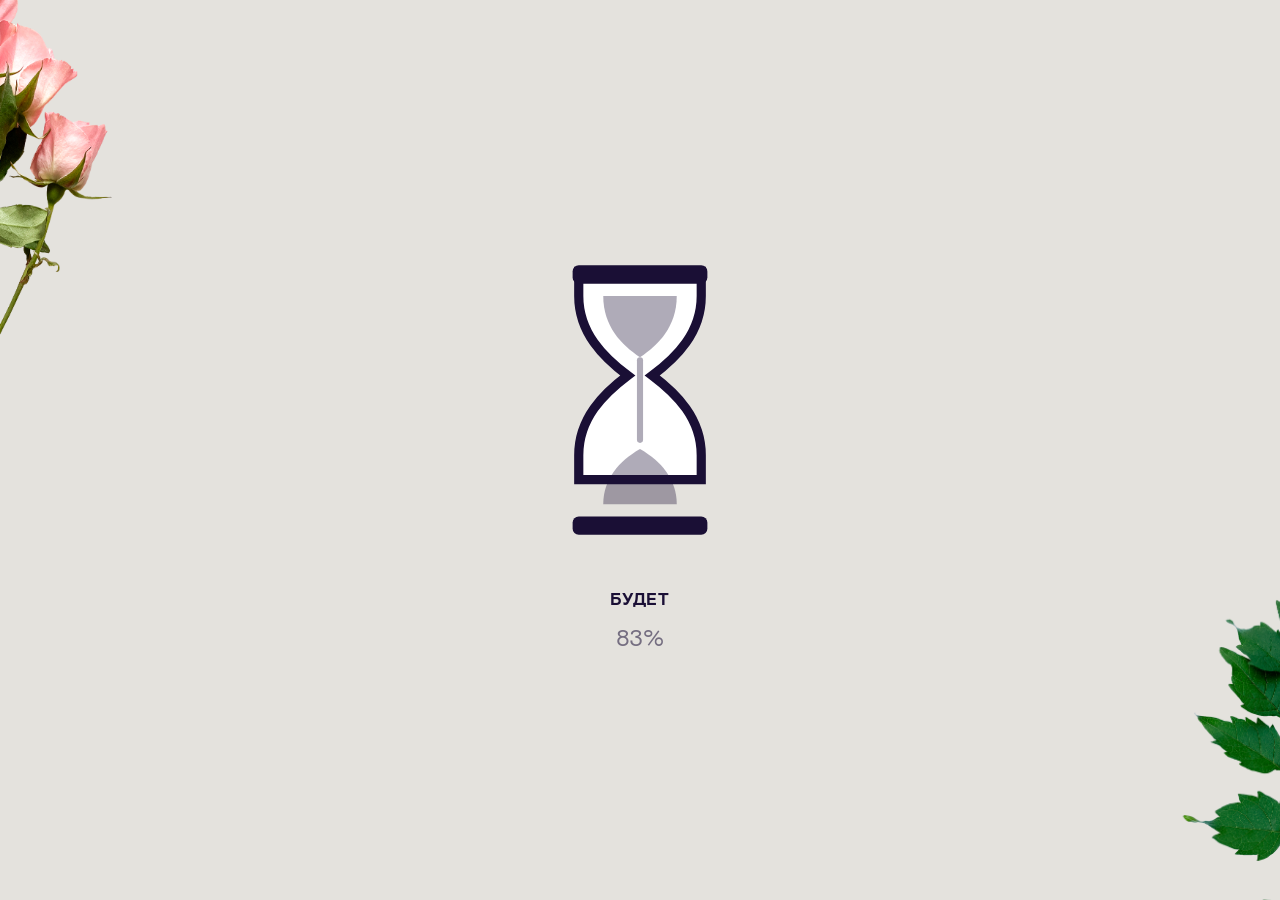
==== moments.html @ 51728d4b "Add files via upload" ====
<!DOCTYPE html>
<html lang="ru">
<head>
  <meta charset="UTF-8">
  <meta name="viewport" content="width=device-width, initial-scale=1.0, viewport-fit=cover">
  <meta name="theme-color" content="#e4e2dd">
  <meta name="apple-mobile-web-app-capable" content="yes">
  <meta name="mobile-web-app-capable" content="yes">
  <meta name="format-detection" content="telephone=no">
  <title>Главы твоего времени — Катя</title>
  <link rel="stylesheet" href="dc-theme.css">
</head>
<body data-page="chapters">

  <div class="preloader" id="preloader">
    <div class="preloader__inner">
      <div class="hourglass-stage hourglass-stage--solo">
        <div class="hourglass" aria-hidden="true"></div>
      </div>
      <div class="preloader__text">
        <div class="preloader__text-el" style="transform:translateY(0);opacity:1">Было</div>
        <div class="preloader__text-el" style="transform:translateY(105%);opacity:0">Сейчас</div>
        <div class="preloader__text-el" style="transform:translateY(210%);opacity:0">Будет</div>
      </div>
      <div class="preloader__counter"><span id="preload-num">0</span>%</div>
    </div>
  </div>

  <header class="header">
    <div class="header-logo-text">Катя, с днём рождения!</div>
  </header>

  <main class="app-screens">

    <section class="screen is-active is-static" data-screen="0">
      <div class="screen__inner">
        <div class="text-xs screen-label">Для Кати · День рождения</div>
        <h1 class="hero-title">Главы<br>твоего времени</h1>
        <p class="hero-sub">Не KPI. Не дедлайны. А те моменты, из которых складывается жизнь — та самая, которую невозможно делегировать.</p>
        <div class="actions-row">
          <button class="hero-tricks__cta" type="button" onclick="goTo(1)">Читать</button>
        </div>
      </div>
    </section>

    <section class="screen screen--sage" data-screen="1">
      <div class="screen__inner">
        <div class="text-xs screen-label">Глава первая · Было</div>
        <h2 class="h4">Когда всё<br>только начиналось</h2>
        <p class="letter-text">Были дни, когда ты ещё не знала, кем станешь — но уже умела замечать главное среди шума. Училась, ошибалась, собирала себя по кусочкам.</p>
        <p class="letter-text letter-extra">Те ранние главы — не черновик. Они — фундамент. Всё, что ты умеешь сегодня, началось там — в моментах, когда не следишь за временем.</p>
        <div class="actions-row">
          <button class="btn" type="button" onclick="goTo(2)">Дальше</button>
        </div>
      </div>
    </section>

    <section class="screen screen--mist" data-screen="2">
      <div class="screen__inner">
        <div class="text-xs screen-label">Глава вторая · Сейчас</div>
        <h2 class="h4">Этот день —<br>запомни его таким</h2>
        <p class="letter-text">Сегодня ты на очной программе. Вокруг тебя — идеи, люди, задачи. Но кто-то остановил время, чтобы сказать: <em>ты — самое важное</em>.</p>
        <p class="letter-text letter-extra">Букет. Карточка. Три вопроса. День рождения — не ещё один обычный день, а пауза, в которой видно: как прекрасен этот миг, ты, и твой жизненный путь.</p>
        <div class="actions-row">
          <button class="btn" type="button" onclick="goTo(3)">Дальше</button>
        </div>
      </div>
    </section>

    <section class="screen screen--sand screen--map" data-screen="3">
      <div class="screen__inner">
        <div class="map-head">
          <div class="text-xs screen-label">Карта воспоминаний</div>
          <h2 class="h5">Моменты, которые нельзя вернуть,<br>но можно вспомнить с теплотой на душе</h2>
          <p class="text-s lead" style="margin-top:6px">Нажми на карточку — она выйдет вперёд. Стрелками можно листать снимки.</p>
        </div>
        <div class="memory-map" id="memory-map"></div>
        <div class="polaroid-nav">
          <button class="btn btn-ghost" type="button" onclick="shiftMemory(-1)">←</button>
          <span class="polaroid-count" id="polaroid-count"></span>
          <button class="btn btn-ghost" type="button" onclick="shiftMemory(1)">→</button>
          <button class="btn" type="button" onclick="goTo(4)">Дальше</button>
        </div>
      </div>
    </section>

    <section class="screen screen--blush" data-screen="4">
      <div class="screen__inner">
        <div class="text-xs screen-label">Глава третья · Будет</div>
        <h2 class="h4">Впереди —<br>твоё время</h2>
        <p class="letter-text">Мы не знаем, какие главы ты напишешь дальше. Но знаем: ты заслуживаешь, чтобы стрелки отсчитывали не только дедлайны, но и кофе, прогулки, красивые путешествия, катание по склонам и смех без повода.</p>
        <p class="letter-text letter-extra">Пусть в твоём ритме будет место и для решений, которые хочется запускать — и для тишины, когда можно просто быть.</p>
        <div class="actions-row">
          <button class="btn" type="button" onclick="goTo(5)">Сохранить этот миг</button>
        </div>
      </div>
    </section>

    <section class="screen screen--cream" data-screen="5">
      <div class="screen__inner">
        <div class="text-xs screen-label">Из чего складывается твоё время</div>
        <h2 class="h4">Чего хочется<br>больше</h2>
        <p class="text-s lead">Нажми на то, чего бы тебе хотелось в этом году. Просто так — для себя. Можно выбрать несколько вариантов — не ограничивай себя!</p>
        <div class="moments-grid">
          <button class="moment-btn" type="button" onclick="saveMoment(this,'тишины')"><span class="moment-btn__emoji">🌙</span><span class="moment-btn__label">тишины</span></button>
          <button class="moment-btn" type="button" onclick="saveMoment(this,'смеха')"><span class="moment-btn__emoji">😄</span><span class="moment-btn__label">смеха</span></button>
          <button class="moment-btn" type="button" onclick="saveMoment(this,'красоты')"><span class="moment-btn__emoji">✨</span><span class="moment-btn__label">красоты</span></button>
          <button class="moment-btn" type="button" onclick="saveMoment(this,'смелости')"><span class="moment-btn__emoji">🔥</span><span class="moment-btn__label">смелости</span></button>
          <button class="moment-btn" type="button" onclick="saveMoment(this,'тепла')"><span class="moment-btn__emoji">🤍</span><span class="moment-btn__label">тепла</span></button>
          <button class="moment-btn" type="button" onclick="saveMoment(this,'свободы')"><span class="moment-btn__emoji">🕊</span><span class="moment-btn__label">свободы</span></button>
        </div>
        <div class="saved-line" id="saved-line"></div>
        <div class="actions-row">
          <button class="btn" type="button" onclick="goTo(6)">К подарку</button>
        </div>
      </div>
    </section>

    <section class="screen screen--sage" data-screen="6">
      <div class="screen__inner">
        <div class="text-xs screen-label">Твой подарок</div>
        <h2 class="h4">Сертификат<br>в AllTime</h2>
        <p class="letter-text">Самое ценное — не часы на запястье, а уважение к твоему времени. Право выбрать свой момент. Мы не дарим готовые часы — это слишком личный выбор. Мы дарим время выбрать тебе именно те часы, которые понравятся больше всего и будут каждый день радовать тебя.</p>
        <div class="meta-row" style="margin-top:18px">
          <div class="meta-label">Когда</div>
          <div class="text-xl">Можно воспользоваться, когда будешь готова</div>
        </div>
        <div class="meta-row">
          <div class="meta-label">Где</div>
          <a href="https://www.alltime.ru/watch/" target="_blank" rel="noopener" class="gift-link">alltime.ru/watch</a>
        </div>
        <p class="team-note">Поздравление от людей, которым очень повезло пересечься с тобой во времени.<br><strong style="opacity:1">Твой ДУЗ! С бесконечной любовью и самыми тёплыми пожеланиями! И с благодарностью, что ты даришь нам своё время ❤</strong></p>
        <div class="actions-row">
          <a class="hero-tricks__cta" href="index.html">К началу</a>
        </div>
      </div>
    </section>

  </main>

  <script src="memories.js"></script>
  <script>
    const HOURGLASS_SVG = `
      <svg viewBox="0 0 64 100" fill="none" xmlns="http://www.w3.org/2000/svg">
        <path d="M12 8h40v8c0 12-8 20-16 26 8 6 16 14 16 26v8H12v-8c0-12 8-20 16-26C20 36 12 28 12 16V8Z" stroke="currentColor" stroke-width="3" fill="#fff"/>
        <path class="sand-top" d="M20 16c0 10 6 16 12 20 6-4 12-10 12-20H20Z" fill="currentColor" opacity="0.35"/>
        <path class="sand-bottom" d="M20 84c0-8 5-14 12-18 7 4 12 10 12 18H20Z" fill="currentColor" opacity="0.35"/>
        <rect class="stream" x="31" y="36" width="2" height="28" rx="1" fill="currentColor" opacity="0.35"/>
        <rect x="10" y="6" width="44" height="6" rx="2" fill="currentColor"/>
        <rect x="10" y="88" width="44" height="6" rx="2" fill="currentColor"/>
      </svg>`;

    document.querySelectorAll('.hourglass').forEach(el => { el.innerHTML = HOURGLASS_SVG; });

    let current = 0;
    let activeMemory = 0;
    const saved = new Set();

    (function preload() {
      const els = document.querySelectorAll('.preloader__text-el');
      const num = document.getElementById('preload-num');
      let p = 0, word = 0;
      const tick = setInterval(() => {
        p = Math.min(100, p + Math.floor(Math.random() * 6) + 2);
        num.textContent = p;
        if (p > 32 && word === 0) { shift(0, 1); word = 1; }
        if (p > 66 && word === 1) { shift(1, 2); word = 2; }
        if (p >= 100) {
          clearInterval(tick);
          setTimeout(() => document.getElementById('preloader').classList.add('is-hidden'), 500);
        }
      }, 90);
      function shift(from, to) {
        els[from].style.transform = 'translateY(-105%)';
        els[from].style.opacity = '0';
        els[to].style.transform = 'translateY(0)';
        els[to].style.opacity = '1';
      }
    })();

    function goTo(n) {
      if (n === current) return;
      const next = document.querySelector(`[data-screen="${n}"]`);
      const prev = document.querySelector(`[data-screen="${current}"]`);
      if (!next) return;
      document.querySelectorAll('.screen.is-leaving').forEach(s => s.classList.remove('is-leaving'));
      if (prev) {
        prev.classList.remove('is-active', 'is-static');
        prev.classList.add('is-leaving');
        prev.addEventListener('animationend', () => prev.classList.remove('is-leaving'), { once: true });
      }
      next.classList.remove('is-static');
      next.classList.add('is-active');
      current = n;
    }

    function renderMemories() {
      const map = document.getElementById('memory-map');
      map.innerHTML = MEMORIES.map((m, i) => `
        <button class="polaroid${i === activeMemory ? ' is-active' : ''}" type="button"
          style="left:${m.left};top:${m.top};--rot:${m.rot};transform:rotate(${m.rot});animation-delay:${(i % 8) * 0.35}s"
          onclick="focusMemory(${i})">
          <img class="polaroid__photo" src="${m.src}" alt="">
          <span class="polaroid__cap">${m.year ? `<span class="polaroid__year">${m.year}</span>` : ''}${m.event}</span>
        </button>
      `).join('');

      document.getElementById('polaroid-count').textContent =
        (activeMemory + 1) + ' / ' + MEMORIES.length;
      focusMemory(activeMemory);
    }

    function focusMemory(i) {
      activeMemory = i;
      document.querySelectorAll('.polaroid').forEach((el, idx) => {
        const on = idx === i;
        el.classList.toggle('is-active', on);
        el.style.zIndex = on ? '80' : String(idx + 1);
      });
      document.getElementById('polaroid-count').textContent =
        (activeMemory + 1) + ' / ' + MEMORIES.length;
    }

    function shiftMemory(dir) {
      focusMemory((activeMemory + dir + MEMORIES.length) % MEMORIES.length);
    }

    function saveMoment(btn, name) {
      btn.classList.toggle('is-saved');
      saved.has(name) ? saved.delete(name) : saved.add(name);
      document.getElementById('saved-line').textContent = saved.size
        ? 'Ты сохранила: ' + [...saved].join(', ') + '.'
        : '';
    }

    renderMemories();

    document.addEventListener('wheel', e => {
      if (e.target.closest('.screen__inner, .memory-map')) return;
      e.preventDefault();
    }, { passive: false });
    document.addEventListener('touchmove', e => {
      if (e.target.closest('input, .screen__inner, .memory-map, .flower-slider')) return;
      e.preventDefault();
    }, { passive: false });
  </script>
  <script src="flowers.js"></script>
</body>
</html>
---- dc-theme.css ----
@font-face {
  font-family: PPWriter;
  src: url('fonts/PPWriter-Thin.woff2') format('woff2');
  font-weight: 100;
  font-style: normal;
  font-display: swap;
}

@font-face {
  font-family: RostelecomBasis;
  src: url('fonts/RostelecomBasis-Light.ttf') format('truetype');
  font-weight: 300;
  font-style: normal;
  font-display: swap;
}

@font-face {
  font-family: RostelecomBasis;
  src: url('fonts/RostelecomBasis-Regular.ttf') format('truetype');
  font-weight: 400;
  font-style: normal;
  font-display: swap;
}

@font-face {
  font-family: RostelecomBasis;
  src: url('fonts/RostelecomBasis-Medium.ttf') format('truetype');
  font-weight: 500;
  font-style: normal;
  font-display: swap;
}

@font-face {
  font-family: RostelecomBasis;
  src: url('fonts/RostelecomBasis-Bold.ttf') format('truetype');
  font-weight: 700;
  font-style: normal;
  font-display: swap;
}

:root {
  --offset-x: 24px;
  --header-height: 64px;
  --safe-top: env(safe-area-inset-top, 0px);
  --safe-bottom: env(safe-area-inset-bottom, 0px);
  --app-border-radius: 10px;
  --color-ink: #1a0f35;
  --color-text: #1a0f35;
  --color-teal: #3d5f62;
  --color-bg: #f7f4ee;
  --color-muted: rgba(26, 15, 53, 0.55);
  --color-sage: #d5e4d9;
  --color-sand: #efe4cf;
  --color-mist: #d4e6e6;
  --color-blush: #eddcdc;
  --color-pink: #e9c6dd;
  --color-pink-deep: #dfc0d4;
  --color-cream: #f7f4ee;
  --color-white: #fff;
  --color-gray: #e8eeea;
  --font-serif: PPWriter, Georgia, 'Times New Roman', serif;
  --font-sans: RostelecomBasis, Arial, system-ui, sans-serif;
  --bg-paper: url("img/background.jpg");
  --glass-bg: rgba(255, 255, 255, 0.32);
  --glass-bg-strong: rgba(255, 255, 255, 0.5);
  --glass-border: rgba(255, 255, 255, 0.55);
  --glass-blur: 16px;
}

@media (max-width: 767px) {
  :root {
    --offset-x: 16px;
    --header-height: 52px;
  }
}

*, *::before, *::after { box-sizing: border-box; margin: 0; padding: 0; }

html, body {
  height: 100%;
  height: 100dvh;
  overflow: hidden;
  background-color: #e4e2dd;
}

body {
  font-family: var(--font-sans);
  font-weight: 400;
  font-size: clamp(14px, 3.8vw, 17px);
  letter-spacing: 0;
  line-height: 1.4;
  color: var(--color-text);
  -webkit-font-smoothing: antialiased;
  overscroll-behavior: none;
}

body::before {
  content: '';
  position: fixed;
  inset: 0;
  z-index: -1;
  background-color: #e4e2dd;
  background-image: var(--bg-paper);
  background-size: cover;
  background-position: center 38%;
  background-repeat: no-repeat;
}

img { max-width: 100%; height: auto; display: block; }
a { color: inherit; }
button { font: inherit; color: inherit; }
.list-unstyled { list-style: none; }

.wrapper {
  padding-left: var(--offset-x);
  padding-right: var(--offset-x);
}

.h2, .h3, .h4, .h5 {
  font-family: var(--font-sans);
  font-weight: 700;
  letter-spacing: -0.04em;
  line-height: 0.98;
  text-transform: uppercase;
}

.h2 { font-size: clamp(36px, 8vw, 72px); }
.h3 { font-size: clamp(30px, 7vw, 56px); }
.h4 { font-size: clamp(26px, 6vw, 44px); }
.h5 { font-size: clamp(22px, 5vw, 36px); }

.hero-title {
  font-family: var(--font-sans);
  font-weight: 700;
  letter-spacing: -0.04em;
  line-height: 0.95;
  text-transform: uppercase;
  font-size: clamp(28px, 7.5vw, 52px);
}

.hero-sub {
  margin-top: 12px;
  font-weight: 300;
  font-size: clamp(14px, 3.4vw, 18px);
  line-height: 1.45;
  opacity: 0.82;
  max-width: 24em;
}

.screen-label {
  font-weight: 500;
  letter-spacing: 0.14em;
}

.text-xs {
  font-size: clamp(10px, 2.6vw, 13px);
  letter-spacing: 0.1em;
  text-transform: uppercase;
}

.text-s { font-size: clamp(12px, 3vw, 15px); }
.text-m { font-size: clamp(14px, 3.4vw, 18px); line-height: 1.45; }
.text-xl { font-size: clamp(16px, 4vw, 24px); line-height: 1.35; }

.link {
  text-decoration: none;
  background: linear-gradient(currentColor, currentColor) 0 100% / 0% 1px no-repeat;
  transition: background-size 0.3s;
}
.link:hover { background-size: 100% 1px; }

/* ——— Hourglass preloader ——— */
.preloader {
  position: fixed;
  inset: 0;
  z-index: 9999;
  background-color: #e4e2dd;
  background-image: var(--bg-paper);
  background-size: cover;
  background-position: center 38%;
  background-repeat: no-repeat;
  color: var(--color-ink);
  display: flex;
  align-items: center;
  justify-content: center;
  transition: opacity 0.55s, visibility 0.55s;
}

.preloader.is-hidden {
  opacity: 0;
  visibility: hidden;
  pointer-events: none;
}

.preloader__inner {
  text-align: center;
  padding: 24px;
}

.hourglass-stage {
  display: flex;
  justify-content: center;
  gap: 28px;
  margin-bottom: 28px;
}

.hourglass {
  width: 56px;
  height: 88px;
  color: var(--color-ink);
  animation: hourglass-flip 2.4s ease-in-out infinite;
}

.hourglass:nth-child(2) { animation-delay: 0.4s; }
.hourglass:nth-child(3) { animation-delay: 0.8s; }

.hourglass-stage--solo {
  margin-bottom: 32px;
}

.hourglass-stage--solo .hourglass {
  width: clamp(128px, 36vw, 196px);
  height: clamp(200px, 56vw, 310px);
}

.hourglass svg { width: 100%; height: 100%; display: block; }

.hourglass .sand-top {
  transform-origin: 32px 28px;
  animation: sand-drain 2.4s ease-in-out infinite;
}

.hourglass .sand-bottom {
  transform-origin: 32px 68px;
  animation: sand-fill 2.4s ease-in-out infinite;
}

.hourglass .stream {
  animation: stream-blink 2.4s ease-in-out infinite;
}

@keyframes hourglass-flip {
  0%, 42% { transform: rotate(0deg); }
  58%, 100% { transform: rotate(180deg); }
}

@keyframes sand-drain {
  0% { transform: scaleY(1); }
  42% { transform: scaleY(0.08); }
  58%, 100% { transform: scaleY(0.08); }
}

@keyframes sand-fill {
  0% { transform: scaleY(0.12); }
  42% { transform: scaleY(1); }
  58%, 100% { transform: scaleY(1); }
}

@keyframes stream-blink {
  0%, 8% { opacity: 0; }
  16%, 40% { opacity: 1; }
  48%, 100% { opacity: 0; }
}

.preloader__text {
  font-family: var(--font-sans);
  font-weight: 700;
  text-transform: uppercase;
  letter-spacing: 0.04em;
  font-size: clamp(14px, 3.6vw, 18px);
  height: 1.3em;
  overflow: hidden;
  position: relative;
  margin-bottom: 12px;
  white-space: nowrap;
}

.preloader__text-el {
  position: absolute;
  width: 100%;
  left: 0;
  transition: transform 0.5s cubic-bezier(0.25, 0.25, 0, 1), opacity 0.4s;
}

.preloader__counter {
  font-family: var(--font-sans);
  font-size: clamp(16px, 4vw, 24px);
  color: var(--color-muted);
}

@media (max-width: 480px) {
  .hourglass-stage { gap: 16px; }
  .hourglass { width: 44px; height: 70px; }
  .hourglass-stage--solo .hourglass {
    width: clamp(120px, 42vw, 168px);
    height: clamp(188px, 66vw, 264px);
  }
}

/* ——— Header (T.RICKS-style) ——— */
.header {
  position: fixed;
  top: 0;
  left: 0;
  right: 0;
  z-index: 100;
  height: calc(var(--header-height) + var(--safe-top));
  display: flex;
  align-items: center;
  justify-content: space-between;
  padding: var(--safe-top) var(--offset-x) 0;
  color: var(--color-ink);
  pointer-events: none;
  background: transparent;
}

.header > * { pointer-events: auto; }

.header-logo-text {
  font-family: var(--font-sans);
  font-size: clamp(9px, 2.7vw, 11px);
  font-weight: 700;
  letter-spacing: 0.12em;
  text-transform: uppercase;
  text-decoration: none;
  white-space: nowrap;
  overflow: hidden;
  text-overflow: ellipsis;
  max-width: 100%;
}

.header-trigger { display: none; }

.header-trigger:hover { transform: scale(1.04); }

.header-trigger__icon {
  width: 18px;
  height: 10px;
  position: relative;
}

.header-trigger__icon::before,
.header-trigger__icon::after {
  content: '';
  position: absolute;
  left: 0;
  right: 0;
  height: 1px;
  background: currentColor;
}

.header-trigger__icon::before { top: 0; }
.header-trigger__icon::after { bottom: 0; }

.menu-btn,
.header-nav-list { display: none; }

/* legacy menu styles kept for compatibility */
.menu-btn {
  display: none;
  align-items: center;
  gap: 8px;
  background: none;
  border: none;
  cursor: pointer;
  letter-spacing: -0.03em;
}

.menu-btn__icon {
  width: 16px;
  height: 9px;
  position: relative;
}

.menu-btn__icon::before,
.menu-btn__icon::after {
  content: '';
  position: absolute;
  left: 0;
  right: 0;
  height: 1px;
  background: currentColor;
}

.menu-btn__icon::before { top: 0; }
.menu-btn__icon::after { bottom: 0; }

.header-nav-list {
  display: none;
  gap: 24px;
}

/* ——— Screens (no page scroll) ——— */
.app-screens {
  position: relative;
  height: 100dvh;
  overflow: hidden;
}

.screen {
  display: flex;
  position: absolute;
  inset: 0;
  isolation: isolate;
  height: 100dvh;
  padding: calc(var(--header-height) + var(--safe-top) + 8px) var(--offset-x) calc(20px + var(--safe-bottom));
  overflow: hidden;
  flex-direction: column;
  justify-content: center;
  visibility: hidden;
  pointer-events: none;
  z-index: 0;
}

.screen.is-active {
  visibility: visible;
  pointer-events: auto;
  z-index: 2;
  animation: swipeUpIn 0.55s cubic-bezier(0.22, 1, 0.36, 1) both;
}

.screen.is-static {
  animation: none;
}

.screen.is-leaving {
  visibility: visible;
  pointer-events: none;
  z-index: 3;
  animation: swipeUpOut 0.55s cubic-bezier(0.22, 1, 0.36, 1) both;
}

@keyframes swipeUpIn {
  from { transform: translateY(100%); }
  to { transform: translateY(0); }
}

@keyframes swipeUpOut {
  from { transform: translateY(0); }
  to { transform: translateY(-100%); }
}

@media (prefers-reduced-motion: reduce) {
  .screen.is-active,
  .screen.is-leaving { animation-duration: 0.01ms; }
}

.screen__inner {
  position: relative;
  z-index: 2;
  width: 100%;
  max-width: 640px;
  margin: 0 auto;
  display: flex;
  flex-direction: column;
  min-height: 0;
}

.screen:not(.screen--map) .screen__inner {
  padding: 22px 20px 24px;
  border-radius: 20px;
  background: var(--glass-bg);
  backdrop-filter: blur(var(--glass-blur)) saturate(1.4);
  -webkit-backdrop-filter: blur(var(--glass-blur)) saturate(1.4);
  border: 1px solid var(--glass-border);
  box-shadow: 0 12px 40px rgba(26, 15, 53, 0.08);
  max-height: calc(100dvh - var(--header-height) - var(--safe-top) - var(--safe-bottom) - 36px);
  overflow-y: auto;
  -webkit-overflow-scrolling: touch;
}

.screen--sage,
.screen--sand,
.screen--mist,
.screen--blush,
.screen--cream,
.screen--pink,
.screen--hero-tricks,
.screen--map {
  background: transparent;
}

.screen--pink,
.screen--hero-tricks,
.screen--map {
  color: var(--color-ink);
}

.screen-label { margin-bottom: 10px; opacity: 0.55; }

.flowers {
  position: absolute;
  inset: 0;
  z-index: 1;
  pointer-events: none;
  overflow: hidden;
}

.flower {
  position: absolute;
  height: auto;
  max-width: none;
  mix-blend-mode: screen;
  animation: flower-sway 10s ease-in-out infinite;
  user-select: none;
}

.flower--tl { top: -4%; left: -10%; width: min(48vw, 240px); }
.flower--tr { top: -2%; right: -12%; width: min(46vw, 230px); }
.flower--bl { bottom: -8%; left: -14%; width: min(56vw, 280px); }
.flower--br { bottom: -10%; right: -12%; width: min(52vw, 260px); }
.flower--l  { top: 28%; left: -18%; width: min(40vw, 190px); }
.flower--r  { top: 32%; right: -16%; width: min(38vw, 180px); }
.flower--tm { top: -12%; left: 38%; width: min(28vw, 140px); }
.flower--bm { bottom: -6%; left: 42%; width: min(32vw, 150px); }

.flower--sm { width: min(28vw, 120px); }
.flower--lg { width: min(62vw, 320px); }

.preloader {
  isolation: isolate;
}

.preloader .flowers { z-index: 0; }
.preloader__inner { position: relative; z-index: 1; }

@keyframes flower-sway {
  0%, 100% { transform: translate(0, 0) rotate(0deg); }
  50% { transform: translate(8px, -12px) rotate(4deg); }
}

@media (max-width: 480px) {
  .flower--l, .flower--r { opacity: 0.85; }
  .flower--tm, .flower--bm { display: none; }
}

.hero-blobs {
  position: absolute;
  inset: 0;
  pointer-events: none;
  overflow: hidden;
  z-index: 0;
}

.hero-blobs img {
  position: absolute;
  opacity: 0.35;
  mix-blend-mode: multiply;
}

.hero-blobs img:first-child {
  width: min(48vw, 280px);
  left: -8%;
  top: 12%;
}

.hero-blobs img:last-child {
  width: min(46vw, 260px);
  right: -10%;
  bottom: 8%;
}

.screen--hero-tricks {
  padding: 0;
  justify-content: flex-start;
}

.hero-tricks {
  display: flex;
  flex-direction: column;
  height: 100%;
  min-height: 0;
}

.hero-tricks__top {
  position: relative;
  z-index: 2;
  flex: 0 0 auto;
  min-height: 38vh;
  display: flex;
  flex-direction: column;
  align-items: center;
  justify-content: center;
  text-align: center;
  padding: calc(var(--header-height) + 16px) var(--offset-x) 12px;
}

.hero-tricks__top .screen-label { opacity: 0.6; margin-bottom: 10px; }

.hero-tricks__cta {
  margin-top: 18px;
  display: inline-flex;
  align-items: center;
  gap: 8px;
  background: var(--glass-bg);
  backdrop-filter: blur(var(--glass-blur)) saturate(1.4);
  -webkit-backdrop-filter: blur(var(--glass-blur)) saturate(1.4);
  border: 1px solid var(--glass-border);
  border-radius: 999px;
  padding: 12px 22px;
  cursor: pointer;
  font-size: 11px;
  font-weight: 500;
  letter-spacing: 0.14em;
  text-transform: uppercase;
  text-decoration: none;
  color: inherit;
  box-shadow: 0 8px 24px rgba(26, 15, 53, 0.08);
  transition: background 0.25s, color 0.25s, border-color 0.25s;
}

.hero-tricks__cta:hover {
  background: rgba(26, 15, 53, 0.62);
  color: #fff;
  border-color: rgba(255, 255, 255, 0.2);
}

.hero-tricks__wave {
  display: none;
}

.hero-tricks__wave svg {
  display: block;
  width: 100%;
  height: clamp(28px, 6vw, 50px);
}

.hero-tricks__slider {
  position: relative;
  z-index: 1;
  flex: 1;
  min-height: 0;
  background: transparent;
  display: flex;
  flex-direction: column;
}

.flower-slider {
  flex: 1;
  min-height: 0;
  overflow-x: auto;
  overflow-y: hidden;
  scroll-snap-type: x mandatory;
  -webkit-overflow-scrolling: touch;
  cursor: grab;
  scrollbar-width: none;
  touch-action: pan-x;
}

.flower-slider::-webkit-scrollbar { display: none; }
.flower-slider.is-dragging { cursor: grabbing; scroll-snap-type: none; }

.flower-slider__track {
  display: flex;
  gap: 14px;
  height: 100%;
  min-height: 240px;
  padding: 18px var(--offset-x) 10px;
  align-items: stretch;
}

.flower-slider__slide {
  flex: 0 0 min(68vw, 260px);
  scroll-snap-align: center;
  background: var(--color-pink);
  border-radius: 2px;
  overflow: hidden;
  display: flex;
  align-items: center;
  justify-content: center;
  min-height: min(52vh, 360px);
}

.flower-slider__slide img {
  width: 88%;
  height: auto;
  max-height: 92%;
  object-fit: contain;
  mix-blend-mode: screen;
  pointer-events: none;
  user-select: none;
}

.flower-slider__hint {
  flex-shrink: 0;
  text-align: center;
  padding: 6px 0 16px;
  font-size: 10px;
  letter-spacing: 0.2em;
  text-transform: uppercase;
  opacity: 0.45;
}

.screen--hero { position: relative; }

.lead {
  margin-top: 14px;
  max-width: 28em;
  opacity: 0.72;
}

/* ——— Quiz ——— */
.quiz-cards {
  display: grid;
  gap: 8px;
  margin: 16px 0 12px;
}

.quiz-card {
  background: var(--glass-bg);
  backdrop-filter: blur(var(--glass-blur)) saturate(1.4);
  -webkit-backdrop-filter: blur(var(--glass-blur)) saturate(1.4);
  border: 1px solid var(--glass-border);
  border-radius: 14px;
  padding: 12px 14px;
  cursor: pointer;
  text-align: left;
  width: 100%;
  box-shadow: 0 8px 24px rgba(26, 15, 53, 0.06);
  transition: background 0.2s, border-color 0.2s, transform 0.2s;
}

.quiz-card.is-selected {
  background: var(--glass-bg-strong);
  border-color: rgba(26, 15, 53, 0.28);
}

.quiz-card__title {
  font-size: clamp(14px, 3.5vw, 17px);
  margin-bottom: 2px;
}

.quiz-card__desc {
  font-size: clamp(12px, 3vw, 14px);
  opacity: 0.5;
}

.input-field {
  width: 100%;
  padding: 12px 14px;
  border: 1px solid var(--glass-border);
  border-radius: 14px;
  background: var(--glass-bg);
  backdrop-filter: blur(var(--glass-blur)) saturate(1.4);
  -webkit-backdrop-filter: blur(var(--glass-blur)) saturate(1.4);
  font-size: clamp(18px, 5vw, 26px);
  letter-spacing: -0.03em;
  outline: none;
}

.input-field:focus { border-color: rgba(26, 15, 53, 0.35); }

.feedback {
  margin-top: 10px;
  padding: 10px 12px;
  border-radius: 14px;
  font-size: clamp(12px, 3.2vw, 15px);
  display: none;
  backdrop-filter: blur(var(--glass-blur)) saturate(1.4);
  -webkit-backdrop-filter: blur(var(--glass-blur)) saturate(1.4);
  border: 1px solid var(--glass-border);
}

.feedback.is-show { display: block; animation: screenIn 0.35s ease; }
.feedback--ok { background: rgba(255, 255, 255, 0.42); color: var(--color-ink); }
.feedback--hint { background: var(--glass-bg); }

.actions-row {
  display: flex;
  flex-wrap: wrap;
  gap: 12px;
  align-items: center;
  margin-top: 18px;
}

.btn {
  display: inline-flex;
  align-items: center;
  justify-content: center;
  padding: 14px 22px;
  background: rgba(26, 15, 53, 0.52);
  color: #fff;
  border: 1px solid rgba(255, 255, 255, 0.28);
  border-radius: 999px;
  cursor: pointer;
  letter-spacing: 0.06em;
  text-transform: uppercase;
  font-size: 11px;
  font-weight: 500;
  text-decoration: none;
  min-height: 48px;
  backdrop-filter: blur(var(--glass-blur)) saturate(1.4);
  -webkit-backdrop-filter: blur(var(--glass-blur)) saturate(1.4);
  box-shadow: 0 8px 24px rgba(26, 15, 53, 0.12);
}

.btn:hover { opacity: 0.9; }
.btn:disabled { opacity: 0.35; cursor: not-allowed; }

.btn-ghost {
  background: var(--glass-bg);
  color: var(--color-text);
  border: 1px solid var(--glass-border);
}

.spinning-round-btn {
  position: relative;
  width: 88px;
  height: 88px;
  border: none;
  background: none;
  cursor: pointer;
  flex-shrink: 0;
  text-decoration: none;
}

.spinning-round-btn__outer,
.spinning-round-btn__inner {
  position: absolute;
  inset: 0;
  border-radius: 50%;
  border: 1px solid var(--color-teal);
}

.spinning-round-btn__inner {
  inset: 7px;
  animation: spin 12s linear infinite;
}

.spinning-round-btn__text {
  position: absolute;
  inset: 0;
  display: flex;
  align-items: center;
  justify-content: center;
  text-align: center;
  padding: 12px;
  letter-spacing: 0.06em;
  text-transform: uppercase;
  font-size: 10px;
  color: var(--color-teal);
}

@keyframes spin { to { transform: rotate(360deg); } }

.round-img-block {
  display: flex;
  gap: 10px;
  margin: 16px 0 0;
}

.round-img-wrapper {
  width: 56px;
  height: 56px;
  border-radius: 50%;
  background: rgba(255, 255, 255, 0.7);
  display: flex;
  align-items: center;
  justify-content: center;
  font-size: 1.4rem;
}

.letter-text {
  font-size: clamp(14px, 3.4vw, 18px);
  line-height: 1.5;
  opacity: 0.82;
  margin-top: 12px;
  max-width: 34em;
}

.gift-link {
  display: inline-block;
  font-family: var(--font-serif);
  font-size: clamp(26px, 7vw, 44px);
  text-decoration: none;
  background: linear-gradient(currentColor, currentColor) 0 92% / 0% 1px no-repeat;
  transition: background-size 0.3s;
}

.gift-link:hover { background-size: 100% 1px; }

.meta-label {
  font-size: clamp(11px, 2.8vw, 13px);
  text-transform: uppercase;
  letter-spacing: 0.08em;
  opacity: 0.45;
  margin-bottom: 4px;
}

.meta-row {
  margin-bottom: 16px;
  padding: 12px 14px;
  border-radius: 14px;
  background: var(--glass-bg);
  backdrop-filter: blur(var(--glass-blur)) saturate(1.4);
  -webkit-backdrop-filter: blur(var(--glass-blur)) saturate(1.4);
  border: 1px solid var(--glass-border);
}

.team-note {
  margin-top: 20px;
  opacity: 0.5;
  font-size: clamp(12px, 3vw, 14px);
}

.moments-grid {
  display: grid;
  grid-template-columns: repeat(3, 1fr);
  gap: 8px;
  margin-top: 14px;
}

.moment-btn {
  padding: 14px 8px;
  border: 1px solid var(--glass-border);
  border-radius: 14px;
  background: var(--glass-bg);
  backdrop-filter: blur(var(--glass-blur)) saturate(1.4);
  -webkit-backdrop-filter: blur(var(--glass-blur)) saturate(1.4);
  cursor: pointer;
  box-shadow: 0 8px 24px rgba(26, 15, 53, 0.06);
}

.moment-btn.is-saved {
  background: var(--glass-bg-strong);
  border-color: rgba(26, 15, 53, 0.28);
}

.moment-btn__emoji { font-size: 1.25rem; display: block; margin-bottom: 4px; }

.moment-btn__label {
  font-size: 10px;
  text-transform: uppercase;
  letter-spacing: 0.06em;
  opacity: 0.6;
}

.saved-line {
  margin-top: 12px;
  font-size: clamp(12px, 3.2vw, 15px);
  color: var(--color-teal);
  min-height: 1.3em;
}

@media (max-width: 380px) {
  .h2 { font-size: 32px; }
  .h3 { font-size: 28px; }
  .h4 { font-size: 22px; }
  .h5 { font-size: 20px; }
  .hero-title { font-size: clamp(24px, 8vw, 32px); }
  .quiz-card { padding: 10px 12px; }
  .spinning-round-btn { width: 76px; height: 76px; }
  .letter-extra { display: none; }
  .screen:not(.screen--map) .screen__inner { padding: 16px 14px 18px; }
}

@media (max-width: 480px) {
  .header-logo-text { letter-spacing: 0.06em; }
  .polaroid-nav {
    max-width: 100%;
    flex-wrap: wrap;
    border-radius: 20px;
  }
  .gift-link { font-size: clamp(22px, 8vw, 36px); word-break: break-all; }
  .map-head { padding: 12px 12px 10px; }
}

@media (max-height: 720px) {
  .h3 { font-size: clamp(26px, 6.5vw, 40px); }
  .h4 { font-size: clamp(22px, 5.5vw, 32px); }
  .lead { margin-top: 8px; }
  .quiz-cards { gap: 6px; margin: 10px 0 8px; }
  .quiz-card { padding: 8px 12px; }
  .actions-row { margin-top: 12px; }
  .letter-extra { display: none; }
  .round-img-wrapper { width: 44px; height: 44px; font-size: 1.1rem; }
  .hero-tricks__cta { margin-top: 12px; }
}

/* ——— Polaroid memory map ——— */
.screen--map {
  justify-content: flex-start;
  padding-top: calc(var(--header-height) + var(--safe-top) + 8px);
}

.screen--map .screen__inner {
  max-width: none;
  height: 100%;
  display: flex;
  flex-direction: column;
  min-height: 0;
}

.map-head {
  position: relative;
  z-index: 4;
  max-width: 640px;
  flex-shrink: 0;
  padding: 14px 16px 12px;
  border-radius: 16px;
  background: var(--glass-bg);
  backdrop-filter: blur(var(--glass-blur)) saturate(1.4);
  -webkit-backdrop-filter: blur(var(--glass-blur)) saturate(1.4);
  border: 1px solid var(--glass-border);
  box-shadow: 0 8px 24px rgba(26, 15, 53, 0.06);
}

.memory-map {
  position: relative;
  z-index: 2;
  flex: 1;
  min-height: 220px;
  margin: 8px -8px 0;
  overflow: hidden;
}

.polaroid {
  position: absolute;
  width: min(34vw, 132px);
  background: #fff;
  padding: 8px 8px 28px;
  box-shadow: 0 10px 28px rgba(44, 44, 44, 0.12);
  cursor: pointer;
  border: none;
  text-align: left;
  transform: rotate(var(--rot, -6deg));
  animation: polaroid-drift 9s ease-in-out infinite;
  z-index: 1;
}

.polaroid.is-active {
  z-index: 80 !important;
  width: min(64vw, 250px);
  box-shadow: 0 28px 60px rgba(26, 15, 53, 0.32);
  animation: none;
  transform: rotate(var(--rot, -4deg)) scale(1.16);
}

.polaroid__photo {
  width: 100%;
  aspect-ratio: 1;
  object-fit: cover;
  display: block;
  background: var(--color-sand);
}

.polaroid__ph {
  width: 100%;
  aspect-ratio: 1;
  display: flex;
  align-items: center;
  justify-content: center;
  font-size: 1.6rem;
  background: var(--slot-bg, #efe4cf);
}

.polaroid__cap {
  position: absolute;
  left: 8px;
  right: 8px;
  bottom: 6px;
  font-size: 10px;
  line-height: 1.25;
  color: #3d3d3d;
}

.polaroid__year {
  font-family: var(--font-serif);
  font-size: 13px;
  display: block;
}

.polaroid-nav {
  display: flex;
  align-items: center;
  gap: 10px;
  margin-top: 8px;
  position: relative;
  z-index: 4;
  padding: 8px;
  border-radius: 999px;
  background: var(--glass-bg);
  backdrop-filter: blur(var(--glass-blur)) saturate(1.4);
  -webkit-backdrop-filter: blur(var(--glass-blur)) saturate(1.4);
  border: 1px solid var(--glass-border);
  width: fit-content;
}

.polaroid-nav .btn { min-height: 44px; padding: 10px 16px; }

.polaroid-count {
  font-size: 12px;
  opacity: 0.5;
}

@keyframes polaroid-drift {
  0%, 100% { transform: translate(0, 0) rotate(var(--rot, -4deg)); }
  50% { transform: translate(6px, -8px) rotate(calc(var(--rot, -4deg) + 2deg)); }
}

@media (max-width: 480px) {
  .polaroid { width: min(32vw, 120px); padding: 5px 5px 24px; }
  .polaroid.is-active { width: min(52vw, 180px); }
}
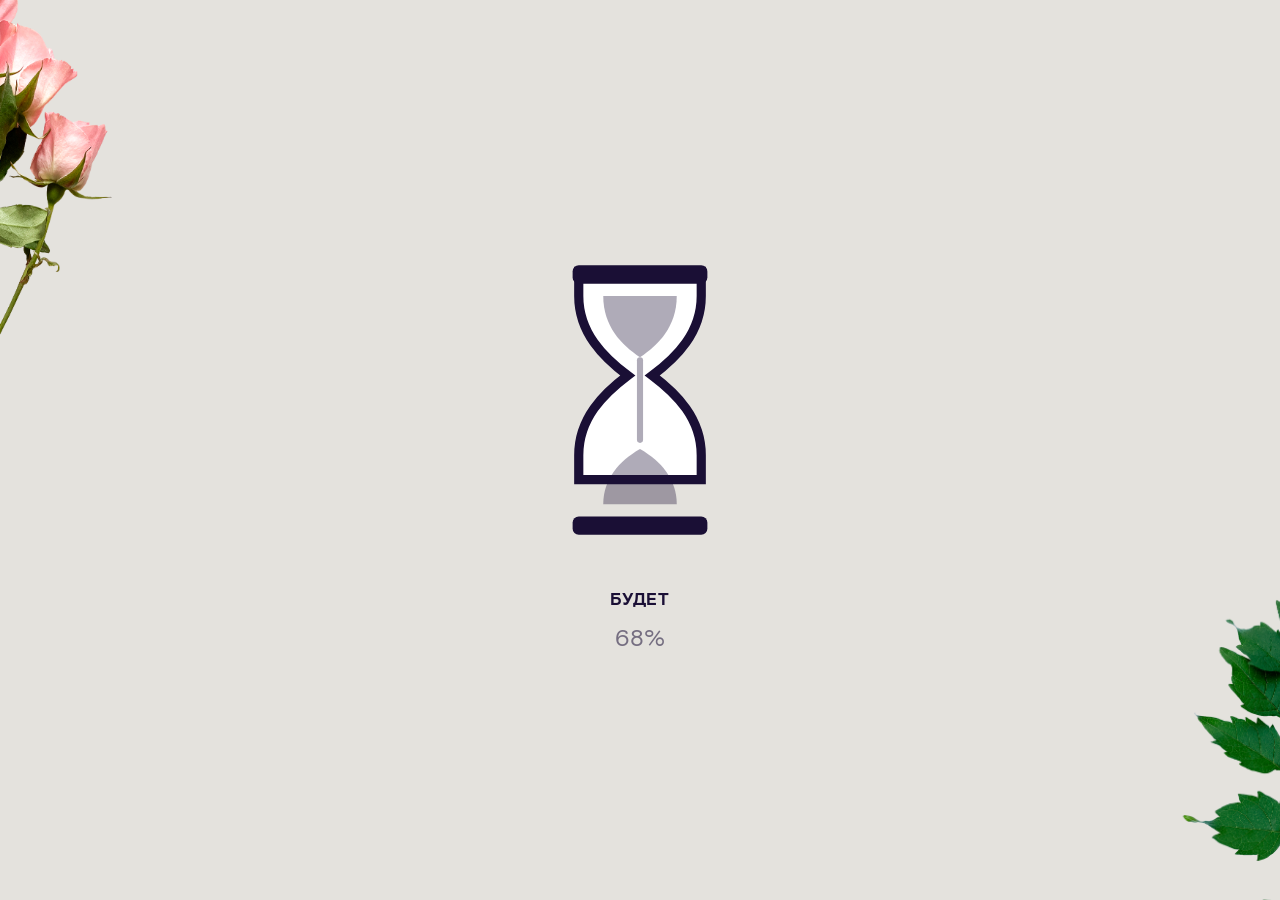
==== commit 5c8c7dd2: "Add files via upload" ====
--- a/moments.html
+++ b/moments.html
@@ -72,7 +72,7 @@
         <div class="map-head">
           <div class="text-xs screen-label">Карта воспоминаний</div>
           <h2 class="h5">Моменты, которые нельзя вернуть,<br>но можно вспомнить с теплотой на душе</h2>
-          <p class="text-s lead" style="margin-top:6px">Нажми на карточку — она выйдет вперёд. Стрелками можно листать снимки.</p>
+          <p class="text-s lead" style="margin-top:6px">Листай карту пальцем, перетаскивай карточки и нажми — чтобы вывести снимок вперёд.</p>
         </div>
         <div class="memory-map" id="memory-map"></div>
         <div class="polaroid-nav">
@@ -126,8 +126,8 @@
           <div class="text-xl">Можно воспользоваться, когда будешь готова</div>
         </div>
         <div class="meta-row">
-          <div class="meta-label">Где</div>
-          <a href="https://www.alltime.ru/watch/" target="_blank" rel="noopener" class="gift-link">alltime.ru/watch</a>
+          <div class="meta-label">Сертификат</div>
+          <a class="btn" href="https://www.alltime.ru/certificates/cert/?ID=773701&CERT_NUM=M8uOGUqwVJ1DRDo4GgwqwIMq" target="_blank" rel="noopener">Открыть подарок</a>
         </div>
         <p class="team-note">Поздравление от людей, которым очень повезло пересечься с тобой во времени.<br><strong style="opacity:1">Твой ДУЗ! С бесконечной любовью и самыми тёплыми пожеланиями! И с благодарностью, что ты даришь нам своё время ❤</strong></p>
         <div class="actions-row">
@@ -178,36 +178,117 @@
       }
     })();
 
-    function goTo(n) {
+    function goTo(n, back) {
       if (n === current) return;
       const next = document.querySelector(`[data-screen="${n}"]`);
       const prev = document.querySelector(`[data-screen="${current}"]`);
       if (!next) return;
-      document.querySelectorAll('.screen.is-leaving').forEach(s => s.classList.remove('is-leaving'));
+      document.querySelectorAll('.screen.is-leaving, .screen.is-leaving-back').forEach(s => {
+        s.classList.remove('is-leaving', 'is-leaving-back');
+      });
       if (prev) {
-        prev.classList.remove('is-active', 'is-static');
-        prev.classList.add('is-leaving');
-        prev.addEventListener('animationend', () => prev.classList.remove('is-leaving'), { once: true });
+        prev.classList.remove('is-active', 'is-static', 'is-active-back');
+        prev.classList.add(back ? 'is-leaving-back' : 'is-leaving');
+        prev.addEventListener('animationend', () => prev.classList.remove('is-leaving', 'is-leaving-back'), { once: true });
       }
-      next.classList.remove('is-static');
-      next.classList.add('is-active');
+      next.classList.remove('is-static', 'is-active', 'is-active-back');
+      next.classList.add(back ? 'is-active-back' : 'is-active');
       current = n;
     }
+
+    function goBack() {
+      if (current <= 0) {
+        window.location.href = 'index.html';
+        return;
+      }
+      goTo(current - 1, true);
+    }
+
+    function injectBackButtons() {
+      document.querySelectorAll('.screen[data-screen]').forEach(screen => {
+        const n = parseInt(screen.dataset.screen, 10);
+        const row = screen.querySelector('.actions-row, .polaroid-nav');
+        if (!row) return;
+        const candidates = Array.from(row.querySelectorAll('.btn, .hero-tricks__cta'));
+        const maxW = candidates.reduce((m, el) => Math.max(m, el.getBoundingClientRect().width), 0);
+        const capW = row.getBoundingClientRect().width || window.innerWidth;
+        const minW = maxW && capW ? Math.min(maxW, capW) : 0;
+        const useHero = !!row.querySelector('.hero-tricks__cta');
+        const btn = document.createElement('button');
+        btn.type = 'button';
+        btn.className = useHero ? 'hero-tricks__cta btn-back' : 'btn btn-ghost btn-back';
+        btn.textContent = 'Назад';
+        btn.onclick = goBack;
+        btn.style.marginLeft = 'auto';
+        if (minW) btn.style.minWidth = minW + 'px';
+        row.appendChild(btn);
+      });
+    }
+
+    let dragState = null;
 
     function renderMemories() {
       const map = document.getElementById('memory-map');
-      map.innerHTML = MEMORIES.map((m, i) => `
-        <button class="polaroid${i === activeMemory ? ' is-active' : ''}" type="button"
-          style="left:${m.left};top:${m.top};--rot:${m.rot};transform:rotate(${m.rot});animation-delay:${(i % 8) * 0.35}s"
-          onclick="focusMemory(${i})">
-          <img class="polaroid__photo" src="${m.src}" alt="">
+      map.innerHTML = `<div class="memory-canvas" id="memory-canvas">${MEMORIES.map((m, i) => `
+        <button class="polaroid${i === activeMemory ? ' is-active' : ''}" type="button" data-index="${i}"
+          style="left:${m.left};top:${m.top};--rot:${m.rot};transform:rotate(${m.rot});animation-delay:${(i % 8) * 0.35}s">
+          <img class="polaroid__photo" src="${m.src}" alt="" draggable="false">
           <span class="polaroid__cap">${m.year ? `<span class="polaroid__year">${m.year}</span>` : ''}${m.event}</span>
         </button>
-      `).join('');
+      `).join('')}</div>`;
 
       document.getElementById('polaroid-count').textContent =
         (activeMemory + 1) + ' / ' + MEMORIES.length;
       focusMemory(activeMemory);
+      enablePolaroidDrag();
+    }
+
+    function enablePolaroidDrag() {
+      const canvas = document.getElementById('memory-canvas');
+      if (!canvas || canvas.dataset.dragReady) return;
+      canvas.dataset.dragReady = '1';
+
+      canvas.addEventListener('pointerdown', e => {
+        const pol = e.target.closest('.polaroid');
+        if (!pol) return;
+        pol.setPointerCapture(e.pointerId);
+        dragState = {
+          el: pol,
+          startX: e.clientX,
+          startY: e.clientY,
+          origLeft: parseFloat(pol.style.left) || 0,
+          origTop: parseFloat(pol.style.top) || 0,
+          moved: false
+        };
+        pol.classList.add('is-dragging');
+      });
+
+      canvas.addEventListener('pointermove', e => {
+        if (!dragState) return;
+        const dx = e.clientX - dragState.startX;
+        const dy = e.clientY - dragState.startY;
+        if (!dragState.moved && (Math.abs(dx) > 6 || Math.abs(dy) > 6)) {
+          dragState.moved = true;
+        }
+        if (dragState.moved) {
+          e.preventDefault();
+          dragState.el.style.left = (dragState.origLeft + dx) + 'px';
+          dragState.el.style.top = (dragState.origTop + dy) + 'px';
+        }
+      });
+
+      const endDrag = e => {
+        if (!dragState) return;
+        const { el, moved } = dragState;
+        el.classList.remove('is-dragging');
+        if (!moved) {
+          focusMemory(parseInt(el.dataset.index, 10));
+        }
+        dragState = null;
+      };
+
+      canvas.addEventListener('pointerup', endDrag);
+      canvas.addEventListener('pointercancel', endDrag);
     }
 
     function focusMemory(i) {
@@ -234,13 +315,14 @@
     }
 
     renderMemories();
+    injectBackButtons();
 
     document.addEventListener('wheel', e => {
-      if (e.target.closest('.screen__inner, .memory-map')) return;
+      if (e.target.closest('.screen__inner, .memory-map, .memory-canvas')) return;
       e.preventDefault();
     }, { passive: false });
     document.addEventListener('touchmove', e => {
-      if (e.target.closest('input, .screen__inner, .memory-map, .flower-slider')) return;
+      if (e.target.closest('input, .screen__inner, .memory-map, .memory-canvas, .flower-slider')) return;
       e.preventDefault();
     }, { passive: false });
   </script>
--- a/dc-theme.css
+++ b/dc-theme.css
@@ -60,7 +60,7 @@
   --color-gray: #e8eeea;
   --font-serif: PPWriter, Georgia, 'Times New Roman', serif;
   --font-sans: RostelecomBasis, Arial, system-ui, sans-serif;
-  --bg-paper: url("img/background.jpg");
+  --bg-paper: url("Background (12).jpg");
   --glass-bg: rgba(255, 255, 255, 0.32);
   --glass-bg-strong: rgba(255, 255, 255, 0.5);
   --glass-border: rgba(255, 255, 255, 0.55);
@@ -430,6 +430,20 @@
   animation: swipeUpOut 0.55s cubic-bezier(0.22, 1, 0.36, 1) both;
 }
 
+.screen.is-active-back {
+  visibility: visible;
+  pointer-events: auto;
+  z-index: 2;
+  animation: swipeDownIn 0.55s cubic-bezier(0.22, 1, 0.36, 1) both;
+}
+
+.screen.is-leaving-back {
+  visibility: visible;
+  pointer-events: none;
+  z-index: 3;
+  animation: swipeDownOut 0.55s cubic-bezier(0.22, 1, 0.36, 1) both;
+}
+
 @keyframes swipeUpIn {
   from { transform: translateY(100%); }
   to { transform: translateY(0); }
@@ -440,9 +454,21 @@
   to { transform: translateY(-100%); }
 }
 
+@keyframes swipeDownIn {
+  from { transform: translateY(-100%); }
+  to { transform: translateY(0); }
+}
+
+@keyframes swipeDownOut {
+  from { transform: translateY(0); }
+  to { transform: translateY(100%); }
+}
+
 @media (prefers-reduced-motion: reduce) {
   .screen.is-active,
-  .screen.is-leaving { animation-duration: 0.01ms; }
+  .screen.is-leaving,
+  .screen.is-active-back,
+  .screen.is-leaving-back { animation-duration: 0.01ms; }
 }
 
 .screen__inner {
@@ -803,6 +829,10 @@
   border: 1px solid var(--glass-border);
 }
 
+.btn-back {
+  min-width: 0;
+}
+
 .spinning-round-btn {
   position: relative;
   width: 88px;
@@ -1009,9 +1039,23 @@
   position: relative;
   z-index: 2;
   flex: 1;
-  min-height: 220px;
+  min-height: 260px;
   margin: 8px -8px 0;
-  overflow: hidden;
+  overflow: auto;
+  -webkit-overflow-scrolling: touch;
+  overscroll-behavior: contain;
+  touch-action: pan-x pan-y;
+  border-radius: 16px;
+  background: rgba(255, 255, 255, 0.18);
+  border: 1px solid var(--glass-border);
+}
+
+.memory-canvas {
+  position: relative;
+  width: 2200px;
+  height: 1800px;
+  min-width: 100%;
+  min-height: 100%;
 }
 
 .polaroid {
@@ -1020,12 +1064,21 @@
   background: #fff;
   padding: 8px 8px 28px;
   box-shadow: 0 10px 28px rgba(44, 44, 44, 0.12);
-  cursor: pointer;
+  cursor: grab;
   border: none;
   text-align: left;
   transform: rotate(var(--rot, -6deg));
   animation: polaroid-drift 9s ease-in-out infinite;
   z-index: 1;
+  touch-action: none;
+  user-select: none;
+  -webkit-user-select: none;
+}
+
+.polaroid.is-dragging {
+  cursor: grabbing;
+  animation: none;
+  z-index: 90 !important;
 }
 
 .polaroid.is-active {
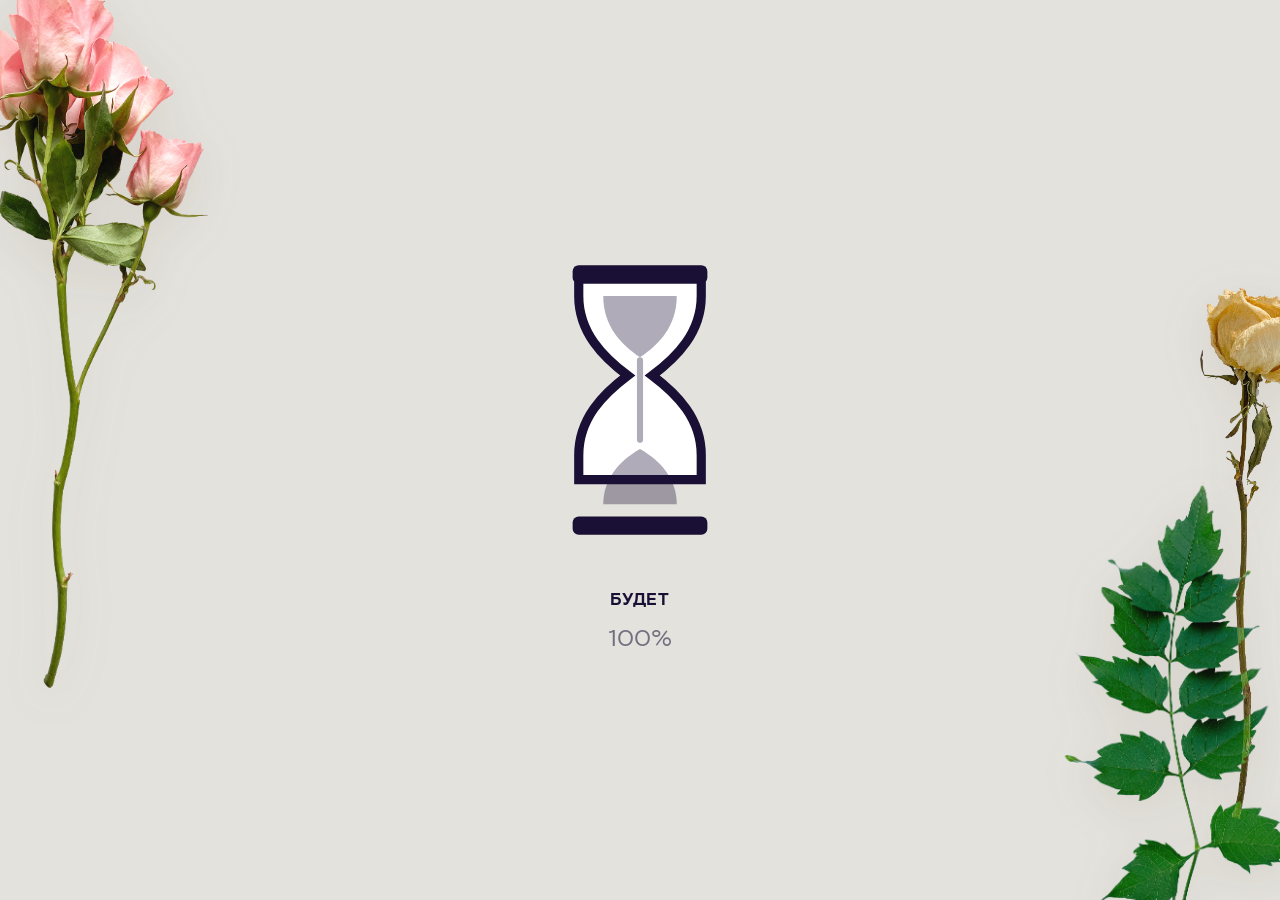
==== commit 4e768a60: "Add files via upload" ====
--- a/moments.html
+++ b/moments.html
@@ -322,7 +322,7 @@
       e.preventDefault();
     }, { passive: false });
     document.addEventListener('touchmove', e => {
-      if (e.target.closest('input, .screen__inner, .memory-map, .memory-canvas, .flower-slider')) return;
+      if (e.target.closest('input, .screen__inner, .memory-map, .memory-canvas, .flower-slider, .petal, .petal-field')) return;
       e.preventDefault();
     }, { passive: false });
   </script>
--- a/dc-theme.css
+++ b/dc-theme.css
@@ -61,10 +61,13 @@
   --font-serif: PPWriter, Georgia, 'Times New Roman', serif;
   --font-sans: RostelecomBasis, Arial, system-ui, sans-serif;
   --bg-paper: url("Background (12).jpg");
-  --glass-bg: rgba(255, 255, 255, 0.32);
-  --glass-bg-strong: rgba(255, 255, 255, 0.5);
-  --glass-border: rgba(255, 255, 255, 0.55);
+  --glass-bg: rgba(255, 255, 255, 0.24);
+  --glass-bg-strong: rgba(255, 255, 255, 0.38);
+  --glass-border: rgba(255, 255, 255, 0.62);
   --glass-blur: 16px;
+  --glass-highlight: rgba(255, 255, 255, 0.34);
+  --glass-shadow: 0 18px 40px rgba(26, 15, 53, 0.12);
+  --glass-inner-shadow: inset 0 1px 0 rgba(255, 255, 255, 0.65), inset 0 -10px 24px rgba(255, 255, 255, 0.12);
 }
 
 @media (max-width: 767px) {
@@ -514,6 +517,52 @@
 
 .screen-label { margin-bottom: 10px; opacity: 0.55; }
 
+.screen:not(.screen--map) .screen__inner,
+.hero-tricks__cta,
+.quiz-card,
+.input-field,
+.btn,
+.moment-btn,
+.map-head,
+.memory-map,
+.polaroid-nav {
+  position: relative;
+  isolation: isolate;
+  box-shadow: var(--glass-shadow), var(--glass-inner-shadow);
+}
+
+.hero-tricks__cta,
+.quiz-card,
+.input-field,
+.btn,
+.moment-btn,
+.map-head,
+.memory-map,
+.polaroid-nav {
+  overflow: hidden;
+}
+
+.screen:not(.screen--map) .screen__inner::before,
+.hero-tricks__cta::before,
+.quiz-card::before,
+.input-field::before,
+.btn::before,
+.moment-btn::before,
+.map-head::before,
+.memory-map::before,
+.polaroid-nav::before {
+  content: "";
+  position: absolute;
+  inset: 0;
+  border-radius: inherit;
+  background:
+    radial-gradient(140% 100% at 0% 0%, rgba(255, 255, 255, 0.56), transparent 48%),
+    radial-gradient(120% 95% at 100% 100%, rgba(255, 255, 255, 0.18), transparent 52%),
+    linear-gradient(180deg, var(--glass-highlight), rgba(255, 255, 255, 0.06));
+  pointer-events: none;
+  z-index: -1;
+}
+
 .flowers {
   position: absolute;
   inset: 0;
@@ -529,16 +578,18 @@
   mix-blend-mode: screen;
   animation: flower-sway 10s ease-in-out infinite;
   user-select: none;
-}
-
-.flower--tl { top: -4%; left: -10%; width: min(48vw, 240px); }
-.flower--tr { top: -2%; right: -12%; width: min(46vw, 230px); }
-.flower--bl { bottom: -8%; left: -14%; width: min(56vw, 280px); }
-.flower--br { bottom: -10%; right: -12%; width: min(52vw, 260px); }
-.flower--l  { top: 28%; left: -18%; width: min(40vw, 190px); }
-.flower--r  { top: 32%; right: -16%; width: min(38vw, 180px); }
-.flower--tm { top: -12%; left: 38%; width: min(28vw, 140px); }
-.flower--bm { bottom: -6%; left: 42%; width: min(32vw, 150px); }
+  opacity: 0.96;
+  filter: drop-shadow(0 12px 24px rgba(118, 96, 77, 0.12));
+}
+
+.flower--tl { top: clamp(-18px, -1.5vw, -6px); left: clamp(-32px, -6vw, -10px); width: clamp(120px, 34vw, 240px); }
+.flower--tr { top: clamp(-16px, -1.2vw, -4px); right: clamp(-32px, -6vw, -10px); width: clamp(118px, 33vw, 230px); }
+.flower--bl { bottom: clamp(-28px, -3vw, -10px); left: clamp(-40px, -8vw, -12px); width: clamp(145px, 40vw, 280px); }
+.flower--br { bottom: clamp(-30px, -3vw, -10px); right: clamp(-36px, -7vw, -12px); width: clamp(140px, 38vw, 260px); }
+.flower--l  { top: 28%; left: clamp(-42px, -8vw, -16px); width: clamp(104px, 28vw, 190px); }
+.flower--r  { top: 32%; right: clamp(-40px, -8vw, -16px); width: clamp(104px, 27vw, 180px); }
+.flower--tm { top: clamp(-18px, -2vw, -8px); left: 38%; width: clamp(88px, 20vw, 140px); }
+.flower--bm { bottom: clamp(-20px, -2vw, -8px); left: 42%; width: clamp(90px, 22vw, 150px); }
 
 .flower--sm { width: min(28vw, 120px); }
 .flower--lg { width: min(62vw, 320px); }
@@ -549,6 +600,36 @@
 
 .preloader .flowers { z-index: 0; }
 .preloader__inner { position: relative; z-index: 1; }
+
+.petal-field {
+  position: fixed;
+  inset: 0;
+  z-index: 5;
+  pointer-events: none;
+  overflow: hidden;
+}
+
+.petal {
+  position: absolute;
+  top: 0;
+  left: 0;
+  width: var(--petal-size, 68px);
+  height: auto;
+  opacity: 0.84;
+  mix-blend-mode: screen;
+  filter: drop-shadow(0 10px 18px rgba(118, 96, 77, 0.15));
+  pointer-events: auto;
+  touch-action: none;
+  user-select: none;
+  -webkit-user-select: none;
+  cursor: grab;
+  will-change: transform;
+}
+
+.petal.is-dragging {
+  cursor: grabbing;
+  z-index: 6;
+}
 
 @keyframes flower-sway {
   0%, 100% { transform: translate(0, 0) rotate(0deg); }
@@ -556,8 +637,9 @@
 }
 
 @media (max-width: 480px) {
-  .flower--l, .flower--r { opacity: 0.85; }
-  .flower--tm, .flower--bm { display: none; }
+  .flower--l, .flower--r { opacity: 0.9; }
+  .flower--tm, .flower--bm { opacity: 0.72; }
+  .petal { width: clamp(52px, 15vw, 78px); }
 }
 
 .hero-blobs {
@@ -617,11 +699,13 @@
   margin-top: 18px;
   display: inline-flex;
   align-items: center;
+  justify-content: center;
+  text-align: center;
   gap: 8px;
-  background: var(--glass-bg);
+  background: rgba(26, 15, 53, 0.52);
   backdrop-filter: blur(var(--glass-blur)) saturate(1.4);
   -webkit-backdrop-filter: blur(var(--glass-blur)) saturate(1.4);
-  border: 1px solid var(--glass-border);
+  border: 1px solid rgba(255, 255, 255, 0.28);
   border-radius: 999px;
   padding: 12px 22px;
   cursor: pointer;
@@ -630,8 +714,8 @@
   letter-spacing: 0.14em;
   text-transform: uppercase;
   text-decoration: none;
-  color: inherit;
-  box-shadow: 0 8px 24px rgba(26, 15, 53, 0.08);
+  color: #fff;
+  box-shadow: 0 8px 24px rgba(26, 15, 53, 0.12);
   transition: background 0.25s, color 0.25s, border-color 0.25s;
 }
 
@@ -788,15 +872,21 @@
 }
 
 .feedback.is-show { display: block; animation: screenIn 0.35s ease; }
-.feedback--ok { background: rgba(255, 255, 255, 0.42); color: var(--color-ink); }
-.feedback--hint { background: var(--glass-bg); }
+.feedback--ok { background: rgba(255, 255, 255, 0.82); color: var(--color-ink); }
+.feedback--hint { background: rgba(255, 255, 255, 0.8); color: var(--color-ink); }
 
 .actions-row {
   display: flex;
   flex-wrap: wrap;
   gap: 12px;
   align-items: center;
+  justify-content: flex-start;
   margin-top: 18px;
+}
+
+.actions-row > .btn,
+.actions-row > .hero-tricks__cta {
+  margin-top: 0;
 }
 
 .btn {
@@ -824,13 +914,15 @@
 .btn:disabled { opacity: 0.35; cursor: not-allowed; }
 
 .btn-ghost {
-  background: var(--glass-bg);
-  color: var(--color-text);
-  border: 1px solid var(--glass-border);
+  background: rgba(26, 15, 53, 0.52);
+  color: #fff;
+  border: 1px solid rgba(255, 255, 255, 0.28);
 }
 
 .btn-back {
   min-width: 0;
+  justify-content: center;
+  text-align: center;
 }
 
 .spinning-round-btn {
@@ -921,7 +1013,7 @@
   margin-bottom: 16px;
   padding: 12px 14px;
   border-radius: 14px;
-  background: var(--glass-bg);
+  background: rgba(255, 255, 255, 0.78);
   backdrop-filter: blur(var(--glass-blur)) saturate(1.4);
   -webkit-backdrop-filter: blur(var(--glass-blur)) saturate(1.4);
   border: 1px solid var(--glass-border);
@@ -986,10 +1078,41 @@
 
 @media (max-width: 480px) {
   .header-logo-text { letter-spacing: 0.06em; }
+  .actions-row {
+    display: grid;
+    grid-template-columns: repeat(2, minmax(0, 1fr));
+    align-items: stretch;
+  }
+  .actions-row > .btn,
+  .actions-row > .hero-tricks__cta {
+    width: 100%;
+    min-width: 0 !important;
+    margin: 0;
+  }
+  .actions-row > :only-child {
+    grid-column: 1 / -1;
+  }
+  .actions-row > .btn-back:last-child {
+    grid-column: 2;
+  }
   .polaroid-nav {
+    display: grid;
+    grid-template-columns: auto minmax(42px, auto) auto 1fr 1fr;
+    align-items: center;
+    width: 100%;
     max-width: 100%;
-    flex-wrap: wrap;
     border-radius: 20px;
+  }
+  .polaroid-nav .btn {
+    width: 100%;
+  }
+  .polaroid-nav .btn-back {
+    grid-column: 5;
+    margin-left: 0 !important;
+  }
+  .polaroid-count {
+    text-align: center;
+    min-width: 42px;
   }
   .gift-link { font-size: clamp(22px, 8vw, 36px); word-break: break-all; }
   .map-head { padding: 12px 12px 10px; }
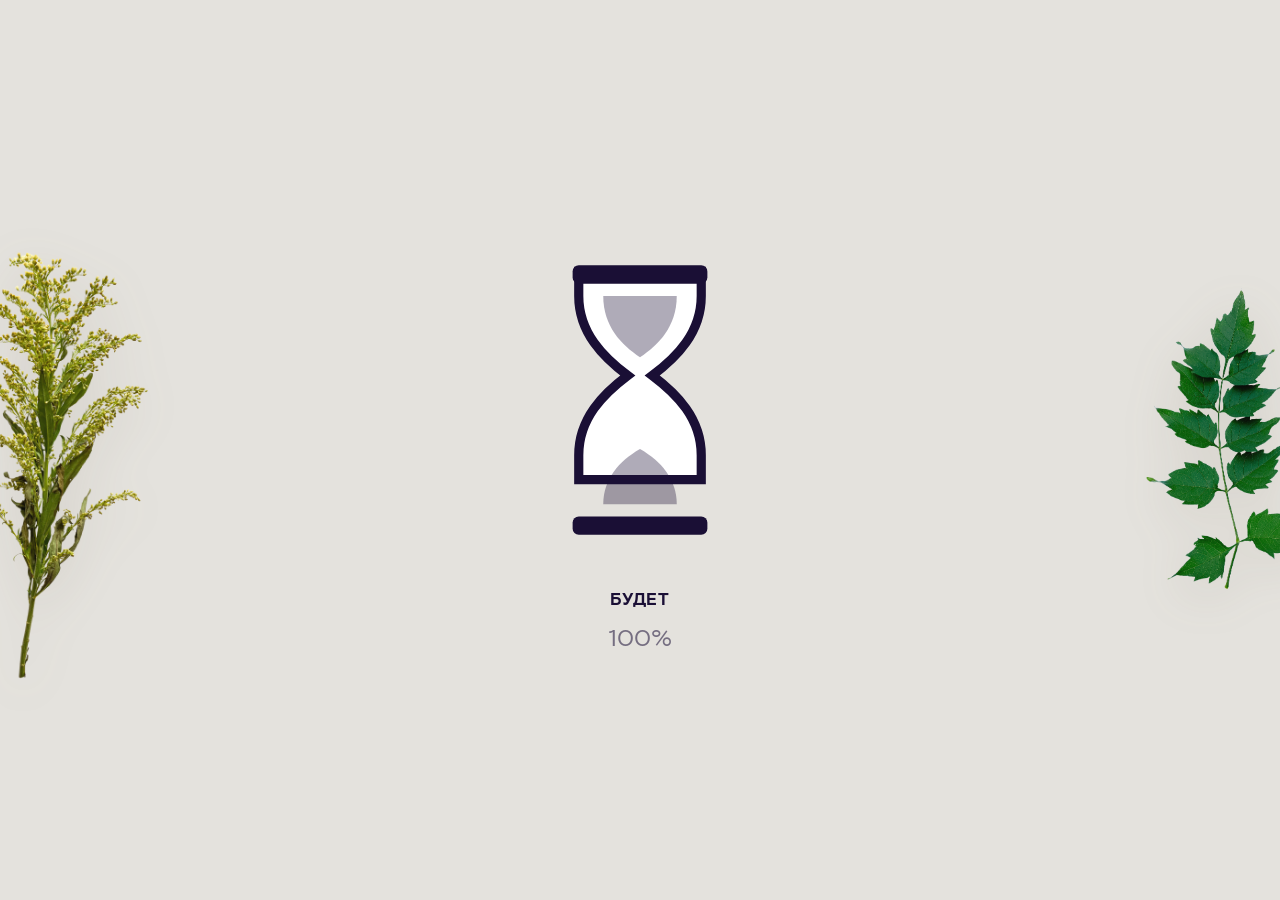
==== commit 7b427dfb: "Add files via upload" ====
--- a/moments.html
+++ b/moments.html
@@ -145,7 +145,6 @@
         <path d="M12 8h40v8c0 12-8 20-16 26 8 6 16 14 16 26v8H12v-8c0-12 8-20 16-26C20 36 12 28 12 16V8Z" stroke="currentColor" stroke-width="3" fill="#fff"/>
         <path class="sand-top" d="M20 16c0 10 6 16 12 20 6-4 12-10 12-20H20Z" fill="currentColor" opacity="0.35"/>
         <path class="sand-bottom" d="M20 84c0-8 5-14 12-18 7 4 12 10 12 18H20Z" fill="currentColor" opacity="0.35"/>
-        <rect class="stream" x="31" y="36" width="2" height="28" rx="1" fill="currentColor" opacity="0.35"/>
         <rect x="10" y="6" width="44" height="6" rx="2" fill="currentColor"/>
         <rect x="10" y="88" width="44" height="6" rx="2" fill="currentColor"/>
       </svg>`;
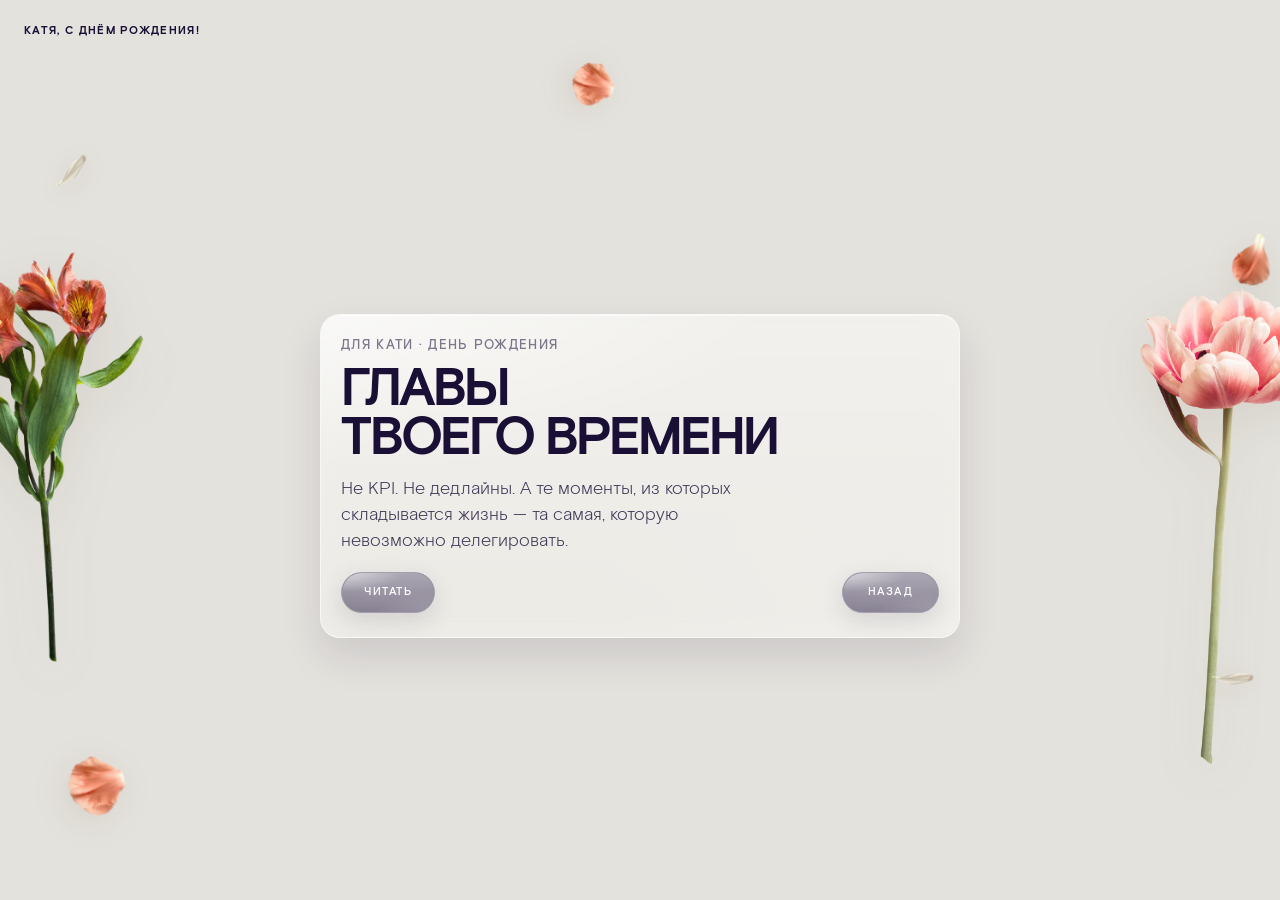
==== commit ec72b629: "Add files via upload" ====
--- a/moments.html
+++ b/moments.html
@@ -60,7 +60,7 @@
         <div class="text-xs screen-label">Глава вторая · Сейчас</div>
         <h2 class="h4">Этот день —<br>запомни его таким</h2>
         <p class="letter-text">Сегодня ты на очной программе. Вокруг тебя — идеи, люди, задачи. Но кто-то остановил время, чтобы сказать: <em>ты — самое важное</em>.</p>
-        <p class="letter-text letter-extra">Букет. Карточка. Три вопроса. День рождения — не ещё один обычный день, а пауза, в которой видно: как прекрасен этот миг, ты, и твой жизненный путь.</p>
+        <p class="letter-text letter-extra">Конверт. Карточка. Этот сайт. День рождения — не ещё один обычный день, а пауза, в которой видно: как прекрасен этот миг, ты, и твой жизненный путь.</p>
         <div class="actions-row">
           <button class="btn" type="button" onclick="goTo(3)">Дальше</button>
         </div>
@@ -121,13 +121,14 @@
         <div class="text-xs screen-label">Твой подарок</div>
         <h2 class="h4">Сертификат<br>в AllTime</h2>
         <p class="letter-text">Самое ценное — не часы на запястье, а уважение к твоему времени. Право выбрать свой момент. Мы не дарим готовые часы — это слишком личный выбор. Мы дарим время выбрать тебе именно те часы, которые понравятся больше всего и будут каждый день радовать тебя.</p>
+        <p class="letter-text letter-extra">Ты дошла до конца — значит, пора и за букетом. Он ждёт тебя здесь, рядом.</p>
         <div class="meta-row" style="margin-top:18px">
           <div class="meta-label">Когда</div>
           <div class="text-xl">Можно воспользоваться, когда будешь готова</div>
         </div>
         <div class="meta-row">
           <div class="meta-label">Сертификат</div>
-          <a class="btn" href="https://www.alltime.ru/certificates/cert/?ID=773701&CERT_NUM=M8uOGUqwVJ1DRDo4GgwqwIMq" target="_blank" rel="noopener">Открыть подарок</a>
+          <button class="btn" type="button" onclick="openGiftModal()">Открыть подарок</button>
         </div>
         <p class="team-note">Поздравление от людей, которым очень повезло пересечься с тобой во времени.<br><strong style="opacity:1">Твой ДУЗ! С бесконечной любовью и самыми тёплыми пожеланиями! И с благодарностью, что ты даришь нам своё время ❤</strong></p>
         <div class="actions-row">
@@ -137,6 +138,15 @@
     </section>
 
   </main>
+
+  <div class="gift-modal" id="gift-modal" role="dialog" aria-modal="true" aria-labelledby="gift-modal-text" hidden>
+    <div class="gift-modal__card">
+      <p class="gift-modal__text" id="gift-modal-text">Сохрани себе эту ссылку, потому что в полночь она станет недоступна с сайта-поздравления</p>
+      <div class="gift-modal__actions">
+        <a class="btn" href="https://www.alltime.ru/certificates/cert/?ID=773701&CERT_NUM=M8uOGUqwVJ1DRDo4GgwqwIMq" target="_blank" rel="noopener" onclick="closeGiftModal()">Я поняла. Открыть подарок</a>
+      </div>
+    </div>
+  </div>
 
   <script src="memories.js"></script>
   <script>
@@ -313,6 +323,22 @@
         : '';
     }
 
+    function openGiftModal() {
+      const modal = document.getElementById('gift-modal');
+      modal.hidden = false;
+      modal.classList.add('is-open');
+    }
+
+    function closeGiftModal() {
+      const modal = document.getElementById('gift-modal');
+      modal.classList.remove('is-open');
+      modal.hidden = true;
+    }
+
+    document.getElementById('gift-modal').addEventListener('click', e => {
+      if (e.target.id === 'gift-modal') closeGiftModal();
+    });
+
     renderMemories();
     injectBackButtons();
 
@@ -321,7 +347,7 @@
       e.preventDefault();
     }, { passive: false });
     document.addEventListener('touchmove', e => {
-      if (e.target.closest('input, .screen__inner, .memory-map, .memory-canvas, .flower-slider, .petal, .petal-field')) return;
+      if (e.target.closest('input, .screen__inner, .memory-map, .memory-canvas, .flower-slider, .petal, .petal-field, .gift-modal')) return;
       e.preventDefault();
     }, { passive: false });
   </script>
--- a/dc-theme.css
+++ b/dc-theme.css
@@ -1175,8 +1175,8 @@
 
 .memory-canvas {
   position: relative;
-  width: 2200px;
-  height: 1800px;
+  width: 980px;
+  height: 920px;
   min-width: 100%;
   min-height: 100%;
 }
@@ -1278,3 +1278,52 @@
   .polaroid { width: min(32vw, 120px); padding: 5px 5px 24px; }
   .polaroid.is-active { width: min(52vw, 180px); }
 }
+
+.gift-modal {
+  position: fixed;
+  inset: 0;
+  z-index: 40;
+  display: none;
+  align-items: center;
+  justify-content: center;
+  padding: 24px;
+  background: rgba(26, 15, 53, 0.28);
+}
+
+.gift-modal.is-open { display: flex; }
+
+.gift-modal__card {
+  position: relative;
+  width: min(92vw, 420px);
+  padding: 22px 20px 18px;
+  border-radius: 20px;
+  background: var(--glass-bg);
+  backdrop-filter: blur(var(--glass-blur)) saturate(1.4);
+  -webkit-backdrop-filter: blur(var(--glass-blur)) saturate(1.4);
+  border: 1px solid var(--glass-border);
+  box-shadow: var(--glass-shadow), var(--glass-inner-shadow);
+  isolation: isolate;
+}
+
+.gift-modal__card::before {
+  content: "";
+  position: absolute;
+  inset: 0;
+  border-radius: inherit;
+  background:
+    radial-gradient(140% 100% at 0% 0%, rgba(255, 255, 255, 0.56), transparent 48%),
+    linear-gradient(180deg, var(--glass-highlight), rgba(255, 255, 255, 0.06));
+  pointer-events: none;
+  z-index: -1;
+}
+
+.gift-modal__text {
+  font-size: clamp(15px, 3.8vw, 18px);
+  line-height: 1.45;
+  margin-bottom: 18px;
+}
+
+.gift-modal__actions {
+  display: flex;
+  justify-content: center;
+}
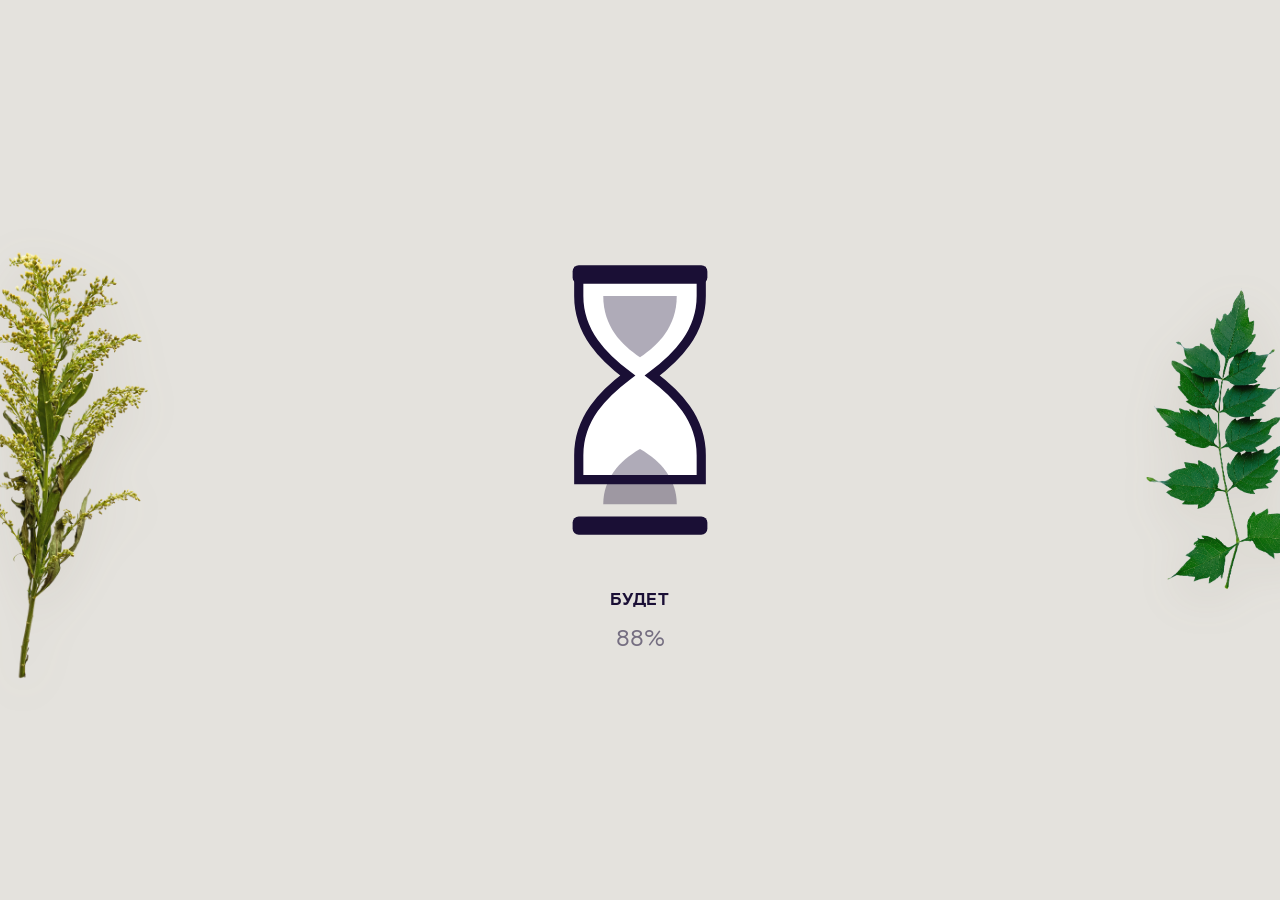
==== commit 921d1848: "Add files via upload" ====
--- a/moments.html
+++ b/moments.html
@@ -119,17 +119,8 @@
     <section class="screen screen--sage" data-screen="6">
       <div class="screen__inner">
         <div class="text-xs screen-label">Твой подарок</div>
-        <h2 class="h4">Сертификат<br>в AllTime</h2>
-        <p class="letter-text">Самое ценное — не часы на запястье, а уважение к твоему времени. Право выбрать свой момент. Мы не дарим готовые часы — это слишком личный выбор. Мы дарим время выбрать тебе именно те часы, которые понравятся больше всего и будут каждый день радовать тебя.</p>
-        <p class="letter-text letter-extra">Ты дошла до конца — значит, пора и за букетом. Он ждёт тебя здесь, рядом.</p>
-        <div class="meta-row" style="margin-top:18px">
-          <div class="meta-label">Когда</div>
-          <div class="text-xl">Можно воспользоваться, когда будешь готова</div>
-        </div>
-        <div class="meta-row">
-          <div class="meta-label">Сертификат</div>
-          <button class="btn" type="button" onclick="openGiftModal()">Открыть подарок</button>
-        </div>
+        <h2 class="h4">Ты дошла<br>до конца</h2>
+        <p class="letter-text">Ты прошла весь путь — значит, пора и за букетом. Он ждёт тебя здесь, рядом.</p>
         <p class="team-note">Поздравление от людей, которым очень повезло пересечься с тобой во времени.<br><strong style="opacity:1">Твой ДУЗ! С бесконечной любовью и самыми тёплыми пожеланиями! И с благодарностью, что ты даришь нам своё время ❤</strong></p>
         <div class="actions-row">
           <a class="hero-tricks__cta" href="index.html">К началу</a>
@@ -138,15 +129,6 @@
     </section>
 
   </main>
-
-  <div class="gift-modal" id="gift-modal" role="dialog" aria-modal="true" aria-labelledby="gift-modal-text" hidden>
-    <div class="gift-modal__card">
-      <p class="gift-modal__text" id="gift-modal-text">Сохрани себе эту ссылку, потому что в полночь она станет недоступна с сайта-поздравления</p>
-      <div class="gift-modal__actions">
-        <a class="btn" href="https://www.alltime.ru/certificates/cert/?ID=773701&CERT_NUM=M8uOGUqwVJ1DRDo4GgwqwIMq" target="_blank" rel="noopener" onclick="closeGiftModal()">Я поняла. Открыть подарок</a>
-      </div>
-    </div>
-  </div>
 
   <script src="memories.js"></script>
   <script>
@@ -323,22 +305,6 @@
         : '';
     }
 
-    function openGiftModal() {
-      const modal = document.getElementById('gift-modal');
-      modal.hidden = false;
-      modal.classList.add('is-open');
-    }
-
-    function closeGiftModal() {
-      const modal = document.getElementById('gift-modal');
-      modal.classList.remove('is-open');
-      modal.hidden = true;
-    }
-
-    document.getElementById('gift-modal').addEventListener('click', e => {
-      if (e.target.id === 'gift-modal') closeGiftModal();
-    });
-
     renderMemories();
     injectBackButtons();
 
@@ -347,7 +313,7 @@
       e.preventDefault();
     }, { passive: false });
     document.addEventListener('touchmove', e => {
-      if (e.target.closest('input, .screen__inner, .memory-map, .memory-canvas, .flower-slider, .petal, .petal-field, .gift-modal')) return;
+      if (e.target.closest('input, .screen__inner, .memory-map, .memory-canvas, .flower-slider, .petal, .petal-field')) return;
       e.preventDefault();
     }, { passive: false });
   </script>
--- a/dc-theme.css
+++ b/dc-theme.css
@@ -1278,52 +1278,3 @@
   .polaroid { width: min(32vw, 120px); padding: 5px 5px 24px; }
   .polaroid.is-active { width: min(52vw, 180px); }
 }
-
-.gift-modal {
-  position: fixed;
-  inset: 0;
-  z-index: 40;
-  display: none;
-  align-items: center;
-  justify-content: center;
-  padding: 24px;
-  background: rgba(26, 15, 53, 0.28);
-}
-
-.gift-modal.is-open { display: flex; }
-
-.gift-modal__card {
-  position: relative;
-  width: min(92vw, 420px);
-  padding: 22px 20px 18px;
-  border-radius: 20px;
-  background: var(--glass-bg);
-  backdrop-filter: blur(var(--glass-blur)) saturate(1.4);
-  -webkit-backdrop-filter: blur(var(--glass-blur)) saturate(1.4);
-  border: 1px solid var(--glass-border);
-  box-shadow: var(--glass-shadow), var(--glass-inner-shadow);
-  isolation: isolate;
-}
-
-.gift-modal__card::before {
-  content: "";
-  position: absolute;
-  inset: 0;
-  border-radius: inherit;
-  background:
-    radial-gradient(140% 100% at 0% 0%, rgba(255, 255, 255, 0.56), transparent 48%),
-    linear-gradient(180deg, var(--glass-highlight), rgba(255, 255, 255, 0.06));
-  pointer-events: none;
-  z-index: -1;
-}
-
-.gift-modal__text {
-  font-size: clamp(15px, 3.8vw, 18px);
-  line-height: 1.45;
-  margin-bottom: 18px;
-}
-
-.gift-modal__actions {
-  display: flex;
-  justify-content: center;
-}
